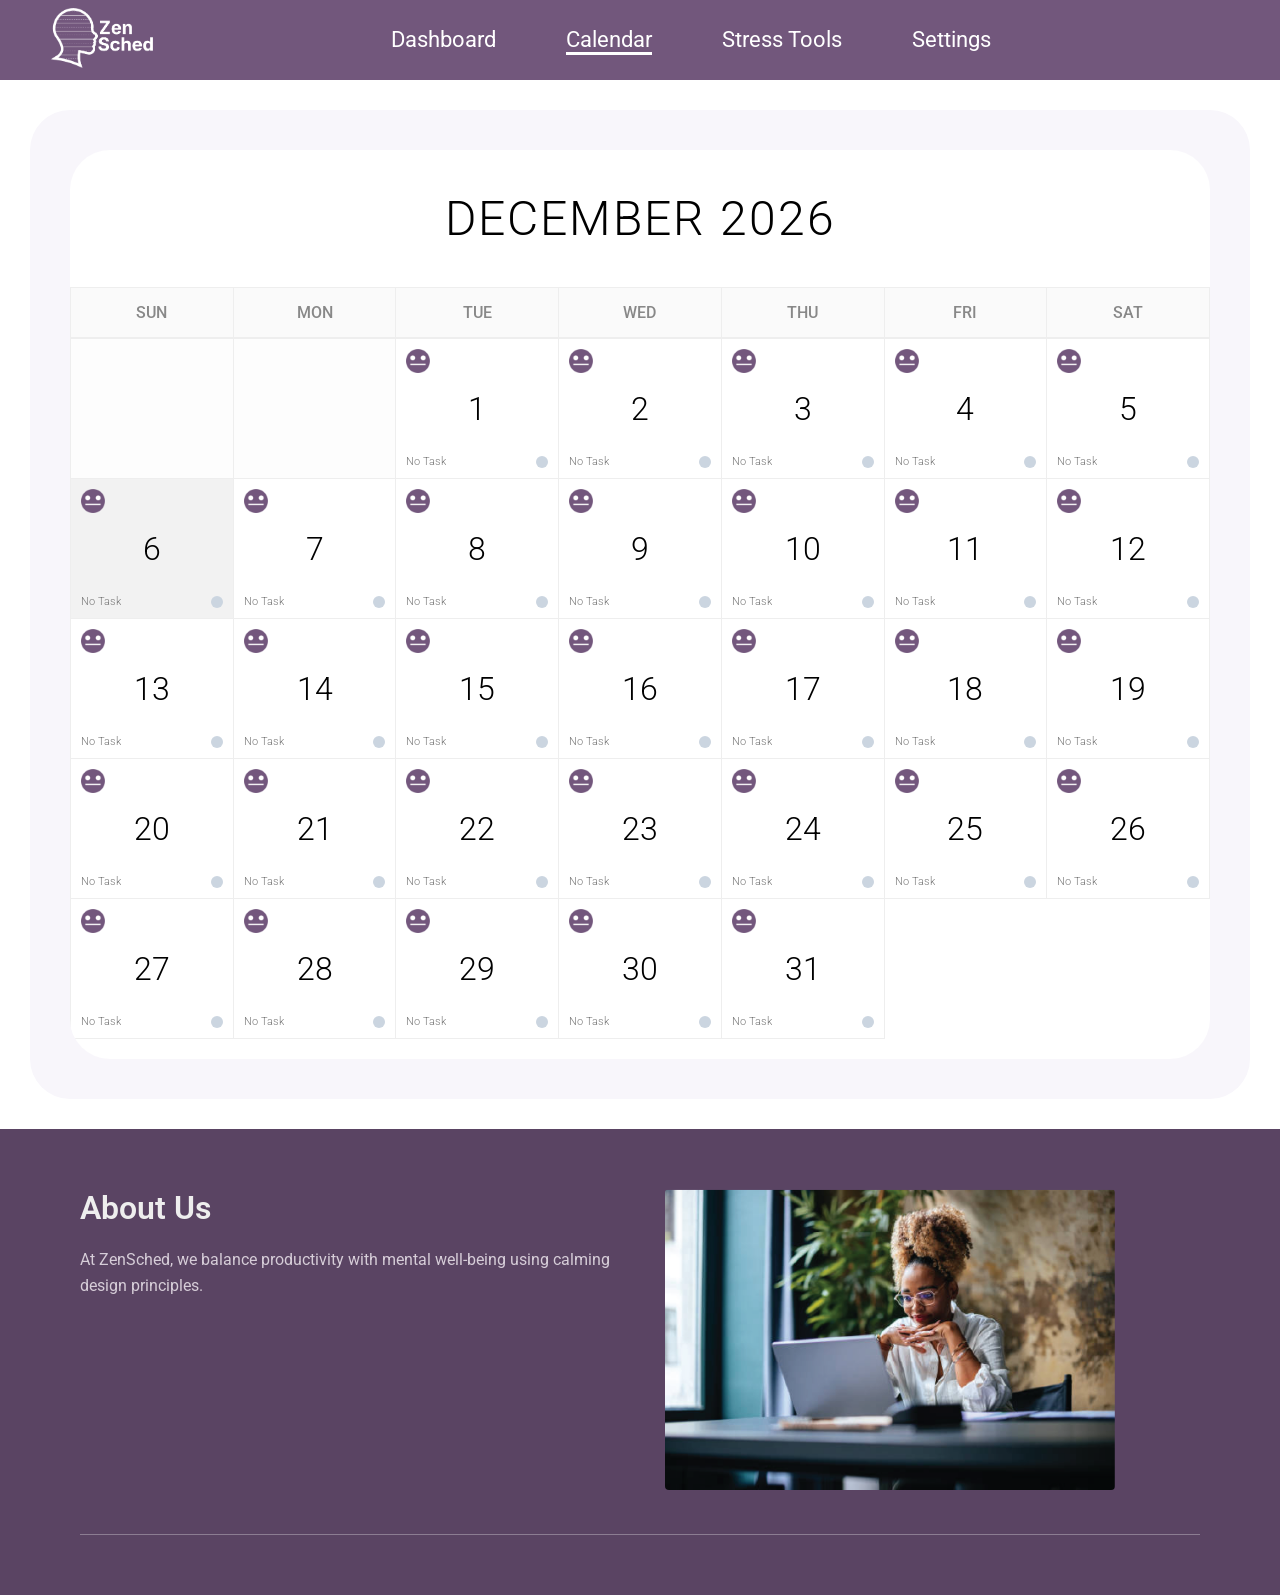
==== Calendar.html @ dad10175 "new pages" ====
<!DOCTYPE html>
<html lang="en">
<head>
    <meta charset="UTF-8">
    <meta name="viewport" content="width=device-width, initial-scale=1.0">
    <title>ZenSched Calendar</title>
    <link href="https://fonts.googleapis.com/css2?family=Roboto:wght@300;400;500;700&display=swap" rel="stylesheet">
    <link rel="stylesheet" href="style.css">
    <link rel="stylesheet" href="CalendarStyle.css">
</head>

<body>
<header class="navbar">
    <div class="Logo">
        <img src="Images/Logo.png" alt="ZenSched Logo" class="Logo-img">
    </div>
    <nav class="nav-links" aria-label="Main Navigation">
        <a href="index.html">Dashboard</a>
        <a href="Calendar.html" class="active" aria-current="page">Calendar</a>
        <a href="stress.html">Stress Tools</a>
        <a href="#">Settings</a>
    </nav>
    <div class="nav-spacer"></div>
</header>

<div class="page-wrapper">
    <main class="calendar-container">
        <header class="calendar-header">
            <h1 id="month-display">MARCH 2026</h1>
        </header>

        <div class="calendar-grid" id="calendar-grid">
            </div>
    </main>
</div>

<div id="day-modal" class="modal">
    <div class="modal-content">
        <span class="close-btn">&times;</span>
        <h2 id="modal-date-display">Edit Day</h2>
        
        <label>How are you feeling?</label>
        <div class="mood-selector">
            <img src="Images/Great.png" class="mood-opt" data-mood="Images/Great.png" alt="Great">
            <img src="Images/Ok.png" class="mood-opt" data-mood="Images/Ok.png" alt="Ok">
            <img src="Images/Sad.png" class="mood-opt" data-mood="Images/Sad.png" alt="Sad">
            <img src="Images/Angry.png" class="mood-opt" data-mood="Images/Angry.png" alt="Angry">
        </div>

        <label>Main Task</label>
        <input type="text" id="task-input" placeholder="e.g. Finish Project">

        <label>Importance (Dot Color)</label>
        <select id="importance-input">
            <option value="not-urgent">Not Urgent (Green)</option>
            <option value="in-progress">In Progress (Orange)</option>
            <option value="urgent">Urgent (Red)</option>
            <option value="gray">Default (Gray)</option>
        </select>

        <button id="save-day-btn">Save Changes</button>
    </div>
</div>

<footer class="footer">
    <div class="footer-container">
        <div class="footer-column">
            <h2>About Us</h2>
            <p>At ZenSched, we balance productivity with mental well-being using calming design principles.</p>
        </div>
        <div class="footer-column">
            <img src="Images/footer.png" alt="Zen Illustration" class="footer-photo">
        </div>
    </div>
</footer>

<script>
    const calendarGrid = document.getElementById('calendar-grid');
    const monthDisplay = document.getElementById('month-display');
    const modal = document.getElementById('day-modal');
    const closeBtn = document.querySelector('.close-btn');
    let selectedDayBox = null;
    let selectedMoodPath = "Images/Ok.png";

    function initCalendar() {
        const now = new Date();
        const month = now.getMonth();
        const year = now.getFullYear();
        const today = now.getDate();
        const monthNames = ["JANUARY", "FEBRUARY", "MARCH", "APRIL", "MAY", "JUNE", "JULY", "AUGUST", "SEPTEMBER", "OCTOBER", "NOVEMBER", "DECEMBER"];

        monthDisplay.innerText = `${monthNames[month]} ${year}`;
        calendarGrid.innerHTML = '';

        const days = ['SUN', 'MON', 'TUE', 'WED', 'THU', 'FRI', 'SAT'];
        days.forEach(d => calendarGrid.innerHTML += `<div class="day-name">${d}</div>`);

        const firstDay = new Date(year, month, 1).getDay();
        const daysInMonth = new Date(year, month + 1, 0).getDate();

        for (let i = 0; i < firstDay; i++) {
            calendarGrid.innerHTML += `<div class="calendar-day empty"></div>`;
        }

        for (let i = 1; i <= daysInMonth; i++) {
            const activeClass = (i === today) ? 'active-day' : '';
            calendarGrid.innerHTML += `
                <div class="calendar-day ${activeClass}" onclick="openModal(this, ${i})">
                    <img src="Images/Ok.png" alt="Mood" class="mini-mood">
                    <span class="day-number">${i}</span>
                    <div class="day-status-area">
                        <span class="task-snippet">No Task</span>
                        <div class="day-dot gray"></div>
                    </div>
                </div>`;
        }
    }

    function openModal(element, day) {
        selectedDayBox = element;
        document.getElementById('modal-date-display').innerText = `Day ${day}`;
        modal.style.display = 'flex';
    }

    closeBtn.onclick = () => modal.style.display = 'none';
    window.onclick = (event) => { if (event.target == modal) modal.style.display = 'none'; }

    document.querySelectorAll('.mood-opt').forEach(img => {
        img.onclick = function() {
            document.querySelectorAll('.mood-opt').forEach(i => i.style.border = "none");
            this.style.border = "2px solid #72577c";
            this.style.borderRadius = "50%";
            selectedMoodPath = this.getAttribute('data-mood');
        };
    });

    document.getElementById('save-day-btn').onclick = function() {
        const taskValue = document.getElementById('task-input').value;
        const importance = document.getElementById('importance-input').value;
        
        selectedDayBox.querySelector('.task-snippet').innerText = taskValue || "No Task";
        selectedDayBox.querySelector('.day-dot').className = `day-dot ${importance}`;
        selectedDayBox.querySelector('.mini-mood').src = selectedMoodPath;
        
        modal.style.display = 'none';
        document.getElementById('task-input').value = ''; 
    };

    initCalendar();
</script>
</body>
</html>
---- style.css ----
* {
    margin: 0;
    padding: 0;
    box-sizing: border-box;
    font-family: 'Roboto', 'Segoe UI', Arial, sans-serif;
}

:root {
    --primary-bg: #ffffff;
    --nav-bg: #72577c;
    --footer-bg: #4e3a56;
    --task-bg: #bfabc8;
    --border-purple: #bfabc6;
    --text-dark: #000000;
    --text-light: #ffffff;
}

body {
    background-color: var(--primary-bg);
}
.navbar {
    display: flex;
    justify-content: space-between;
    align-items: center;
    background: var(--nav-bg);
    color: white;
    height: 80px;
    padding: 0 4%;
}

.Logo-img {
    height:60px;
    width: auto;
}

.nav-links {
    display: flex;
    gap: 70px;
}

.nav-links a {
    color: white;
    text-decoration: none;
    font-size: 1.4rem;
    font-weight: 400;
}

.nav-links a.active {
    border-bottom: 3px solid white;
}
.page-wrapper {
    background: #f8f6fb;
    margin: 30px;
    border-radius: 40px;
    padding: 40px;
}

.dashboard-container {
    display: flex;
    gap: 60px;
}
.schedule-column h2,
.tasks-column h2 {
    margin-top: 0;
    margin-bottom: 15px;
    font-size: 28px;
    font-weight: 300;
    letter-spacing:.5px;
    color: #333;
}
.schedule-column {
    flex: 1.5;
    border-right: 6px solid var(--border-purple);
    padding-right: 40px;
}

.schedule-box {
    background: white;
    border: 1px solid #ccc;
    border-radius: 15px;
    max-height: 450px;
    overflow-y: auto;
}

.hour-row {
    display: flex;
    align-items: center;
    gap: 15px;
    padding: 15px 20px;
    border-bottom: 1px solid #f0f0f0;
}

.hour-row:hover {
    background: #f2eef7;
}

.time {
    width: 60px;
    color: #777;
    font-weight: 500;
    font-size: 14px;
}

.hour-row input {
    border: none;
    outline: none;
    background: transparent;
    width: 100%;
    font-size: 14px;
}

.tasks-column {
    flex: 1;
    display: flex;
    flex-direction: column;
    gap: 20px;
}

.mood-card {
    background: white;
    border: 1px solid #ccc;
    border-radius: 20px;
    padding: 30px;
    text-align: center;
    margin-bottom: 10px;
}

.mood-card h3 {
    margin-bottom: 10px;
    font-weight: 500;
    font-size: 18px;
    color: #333;
}

.mood-icons {
    display: flex;
    justify-content: space-around;
}

.mood-option {
    display: flex;
    flex-direction: column;
    align-items: center;
    gap: 8px;
}

.mood-img {
    width: 70px;
    height: 70px;
    object-fit: contain;
    cursor: pointer;
    transition: transform 0.2s;
}

.mood-img:hover {
    transform: scale(1.1);
}
.task-list {
    display: flex;
    flex-direction: column;
    gap: 15px;
}

.task-item {
    display: flex;
    justify-content: space-between;
    align-items: center;
    background: var(--task-bg);
    padding: 20px 25px;
    border-radius: 18px;
}

.task-input {
    border: none;
    background: transparent;
    color: #333;
    font-size: 18px;
    font-weight: 500;
    width: 80%;
    outline: none;
}

.task-checkbox {
    width: 28px;
    height: 28px;
    border: 2px solid black;
    border-radius: 4px;
    appearance: none;
    cursor: pointer;
    background: transparent;
}

.task-checkbox:checked {
    background: #4a4a4a; 
}
.footer {
    background-color: #5a4463;
    color: #eee;
    padding: 60px 80px;
}

.footer-container {
    display: flex;
    justify-content: space-between;
    align-items: flex-start;
    gap: 50px;
}

.footer-column {
    flex: 1;
}

.footer-column h2 {
    font-size: 32px;
    margin-bottom: 20px;
    font-weight: 600;
}

.footer-column p {
    font-size: 16px;
    line-height: 1.6;
    color: #d6cdd8;
}

.footer-column ul {
    padding-left: 20px;
    list-style: disc;
}

.footer-column li {
    margin-bottom: 15px;
    color: #d6cdd8;
}

.footer-photo {
    width: 100%;
    max-width: 450px;
    height: auto;
    border-radius: 4px;
}

.footer-contact {
    margin-top: 25px;
}

.footer-contact p {
    margin: 10px 0;
    font-size: 18px;
}

.footer::after {
    content: "";
    display: block;
    margin-top: 40px;
    height: 1px;
    background-color: rgba(255,255,255,0.3);
}
.schedule-box::-webkit-scrollbar {
    width: 10px;
}

.schedule-box::-webkit-scrollbar-track {
    background: transparent;
}

.schedule-box::-webkit-scrollbar-thumb {
    background: #bfabc6;
    border-radius: 10px;
    border: 2px solid #ffffff;
}
---- CalendarStyle.css ----
/* --- CALENDAR GRID LAYOUT --- */
.calendar-container {
    background: white;
    border-radius: 40px;
    padding-bottom: 20px;
    overflow: hidden;
}

.calendar-header h1 {
    font-size: 3rem;
    font-weight: 300;
    text-align: center;
    padding: 40px 0;
    letter-spacing: 2px;
}

.calendar-grid {
    display: grid;
    grid-template-columns: repeat(7, 1fr);
    border-top: 1px solid #eee;
    border-left: 1px solid #eee;
}

.day-name {
    padding: 15px 0;
    color: #888;
    background-color: #fafafa;
    font-weight: 500;
    text-align: center;
    border-right: 1px solid #eee;
    border-bottom: 2px solid #eee;
}

.calendar-day {
    height: 140px;
    background-color: white;
    border-right: 1px solid #eee;
    border-bottom: 1px solid #eee;
    position: relative;
    display: flex;
    align-items: center;
    justify-content: center;
    font-size: 2rem;
    font-weight: 300;
    transition: background 0.2s;
    cursor: pointer;
}

.calendar-day:hover:not(.empty) { background-color: #f9f7fc; }
.empty { background-color: #fdfdfd; cursor: default; }
.active-day { background-color: #f2f2f2; }

/* --- INDICATORS --- */
.mini-mood { position: absolute; top: 10px; left: 10px; width: 24px; height: 24px; }
.day-status-area {
    position: absolute;
    bottom: 10px;
    left: 10px;
    right: 10px;
    display: flex;
    justify-content: space-between;
    align-items: center;
}
.task-snippet {
    font-size: 0.7rem;
    color: #777;
    white-space: nowrap;
    overflow: hidden;
    text-overflow: ellipsis;
    max-width: 70%;
}

.day-dot { width: 12px; height: 12px; border-radius: 50%; }
.day-dot.urgent { background-color: #f94144; }      /* Red */
.day-dot.in-progress { background-color: #f9844a; } /* Orange */
.day-dot.not-urgent { background-color: #90be6d; }  /* Green */
.day-dot.gray { background-color: #cbd5e0; }       /* Gray */

/* --- MODAL STYLES --- */
.modal {
    display: none;
    position: fixed;
    z-index: 2000;
    left: 0; top: 0; width: 100%; height: 100%;
    background-color: rgba(0,0,0,0.4);
    justify-content: center;
    align-items: center;
}
.modal-content {
    background: white;
    padding: 30px;
    border-radius: 30px;
    width: 380px;
    display: flex;
    flex-direction: column;
    gap: 15px;
    box-shadow: 0 10px 30px rgba(0,0,0,0.1);
}
.mood-selector { display: flex; justify-content: space-around; margin: 10px 0; }
.mood-opt { width: 45px; cursor: pointer; transition: transform 0.2s; }
.mood-opt:hover { transform: scale(1.1); }
input, select, button { padding: 12px; border-radius: 10px; border: 1px solid #ddd; outline: none; }
button { background: #72577c; color: white; border: none; cursor: pointer; font-weight: bold; }
.close-btn { align-self: flex-end; font-size: 1.5rem; cursor: pointer; color: #aaa; }
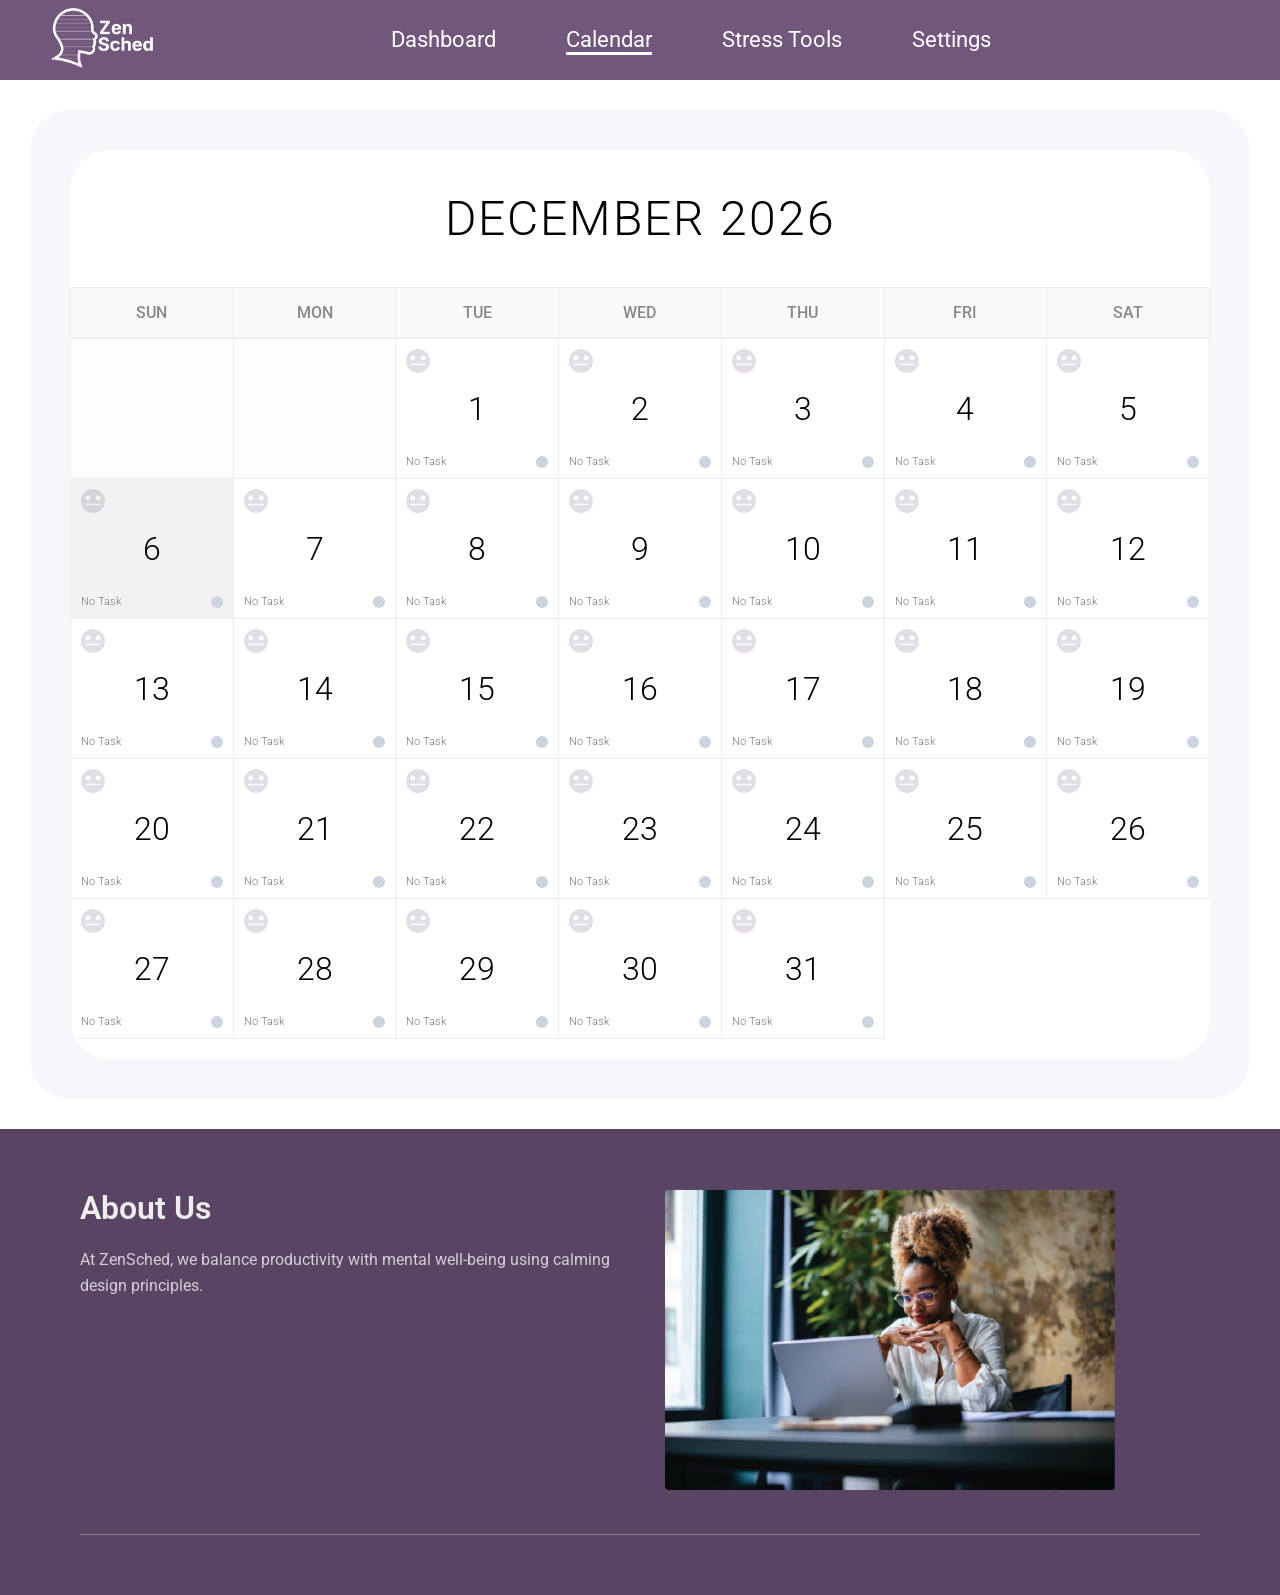
==== commit 8cb4a052: "." ====
--- a/Calendar.html
+++ b/Calendar.html
@@ -26,11 +26,11 @@
 <div class="page-wrapper">
     <main class="calendar-container">
         <header class="calendar-header">
-            <h1 id="month-display">MARCH 2026</h1>
+            <h1 id="month-display">APRIL 2026</h1>
         </header>
 
         <div class="calendar-grid" id="calendar-grid">
-            </div>
+        </div>
     </main>
 </div>
 
@@ -104,27 +104,36 @@
 
         for (let i = 1; i <= daysInMonth; i++) {
             const activeClass = (i === today) ? 'active-day' : '';
+            const dateKey = `mood-${year}-${month + 1}-${i}`;
+            const taskKey = `task-${year}-${month + 1}-${i}`;
+            const dotKey = `dot-${year}-${month + 1}-${i}`;
+            const savedMood = localStorage.getItem(dateKey);
+            const savedTask = localStorage.getItem(taskKey);
+            const savedDot = localStorage.getItem(dotKey);
+            const displayMood = savedMood ? savedMood : "Images/Ok.png";
+            const displayTask = savedTask ? savedTask : "No Task";
+            const displayDot = savedDot ? savedDot : "gray";
+            const moodStyle = savedMood ? "opacity: 1;" : "opacity: 0.2;";
             calendarGrid.innerHTML += `
                 <div class="calendar-day ${activeClass}" onclick="openModal(this, ${i})">
-                    <img src="Images/Ok.png" alt="Mood" class="mini-mood">
+                    <img src="${displayMood}" alt="Mood" class="mini-mood" style="${moodStyle}">
                     <span class="day-number">${i}</span>
                     <div class="day-status-area">
-                        <span class="task-snippet">No Task</span>
-                        <div class="day-dot gray"></div>
+                        <span class="task-snippet">${displayTask}</span>
+                        <div class="day-dot ${displayDot}"></div>
                     </div>
                 </div>`;
         }
     }
-
     function openModal(element, day) {
         selectedDayBox = element;
+        const currentTask = element.querySelector('.task-snippet').innerText;
+        document.getElementById('task-input').value = currentTask === "No Task" ? "" : currentTask;
         document.getElementById('modal-date-display').innerText = `Day ${day}`;
         modal.style.display = 'flex';
     }
-
     closeBtn.onclick = () => modal.style.display = 'none';
     window.onclick = (event) => { if (event.target == modal) modal.style.display = 'none'; }
-
     document.querySelectorAll('.mood-opt').forEach(img => {
         img.onclick = function() {
             document.querySelectorAll('.mood-opt').forEach(i => i.style.border = "none");
@@ -133,19 +142,26 @@
             selectedMoodPath = this.getAttribute('data-mood');
         };
     });
+    document.getElementById('save-day-btn').onclick = function() {
+        const taskValue = document.getElementById('task-input').value || "No Task";
+        const importance = document.getElementById('importance-input').value;
+        const dayNumber = selectedDayBox.querySelector('.day-number').innerText;
+        
+        const now = new Date();
+        const year = now.getFullYear();
+        const month = now.getMonth() + 1;
 
-    document.getElementById('save-day-btn').onclick = function() {
-        const taskValue = document.getElementById('task-input').value;
-        const importance = document.getElementById('importance-input').value;
-        
-        selectedDayBox.querySelector('.task-snippet').innerText = taskValue || "No Task";
+        selectedDayBox.querySelector('.task-snippet').innerText = taskValue;
         selectedDayBox.querySelector('.day-dot').className = `day-dot ${importance}`;
         selectedDayBox.querySelector('.mini-mood').src = selectedMoodPath;
-        
+        selectedDayBox.querySelector('.mini-mood').style.opacity = "1";
+        localStorage.setItem(`mood-${year}-${month}-${dayNumber}`, selectedMoodPath);
+        localStorage.setItem(`task-${year}-${month}-${dayNumber}`, taskValue);
+        localStorage.setItem(`dot-${year}-${month}-${dayNumber}`, importance);
+
         modal.style.display = 'none';
         document.getElementById('task-input').value = ''; 
     };
-
     initCalendar();
 </script>
 </body>
--- a/CalendarStyle.css
+++ b/CalendarStyle.css
@@ -1,4 +1,4 @@
-/* --- CALENDAR GRID LAYOUT --- */
+
 .calendar-container {
     background: white;
     border-radius: 40px;
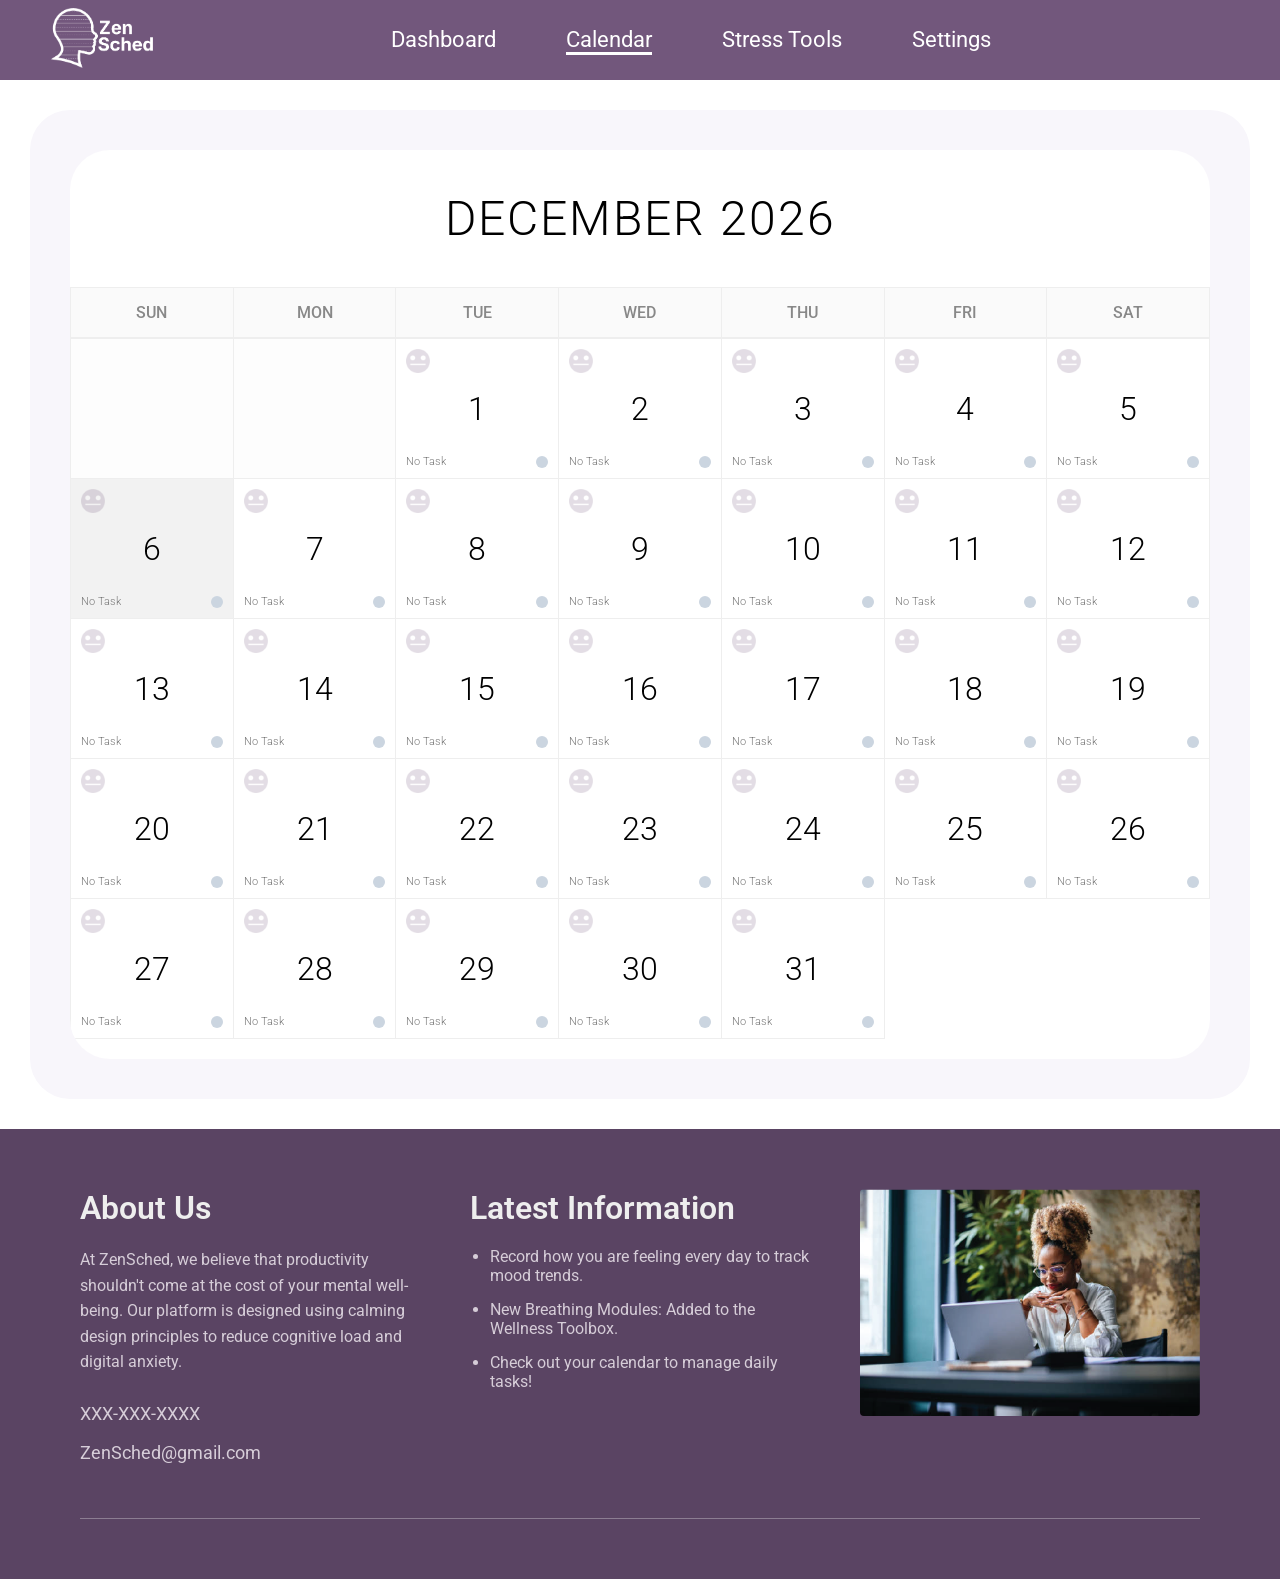
==== commit fed2e553: "." ====
--- a/Calendar.html
+++ b/Calendar.html
@@ -66,14 +66,27 @@
     <div class="footer-container">
         <div class="footer-column">
             <h2>About Us</h2>
-            <p>At ZenSched, we balance productivity with mental well-being using calming design principles.</p>
+            <p>
+                At ZenSched, we believe that productivity shouldn't come at the cost of your mental well-being. 
+                Our platform is designed using calming design principles to reduce cognitive load and digital anxiety.
+            </p>
+            <div class="footer-contact">
+                <p>XXX-XXX-XXXX</p>
+                <p>ZenSched@gmail.com</p>
+            </div>
         </div>
         <div class="footer-column">
-            <img src="Images/footer.png" alt="Zen Illustration" class="footer-photo">
+            <h2>Latest Information</h2>
+            <ul>
+                <li>Record how you are feeling every day to track mood trends.</li>
+                <li>New Breathing Modules: Added to the Wellness Toolbox.</li>
+                <li>Check out your calendar to manage daily tasks!</li>
+            </ul>
+        </div>
+                <div class="footer-column">
+            <img src="Images/footer.png" alt="Illustration of person meditating" class="footer-photo">
         </div>
     </div>
-</footer>
-
 <script>
     const calendarGrid = document.getElementById('calendar-grid');
     const monthDisplay = document.getElementById('month-display');
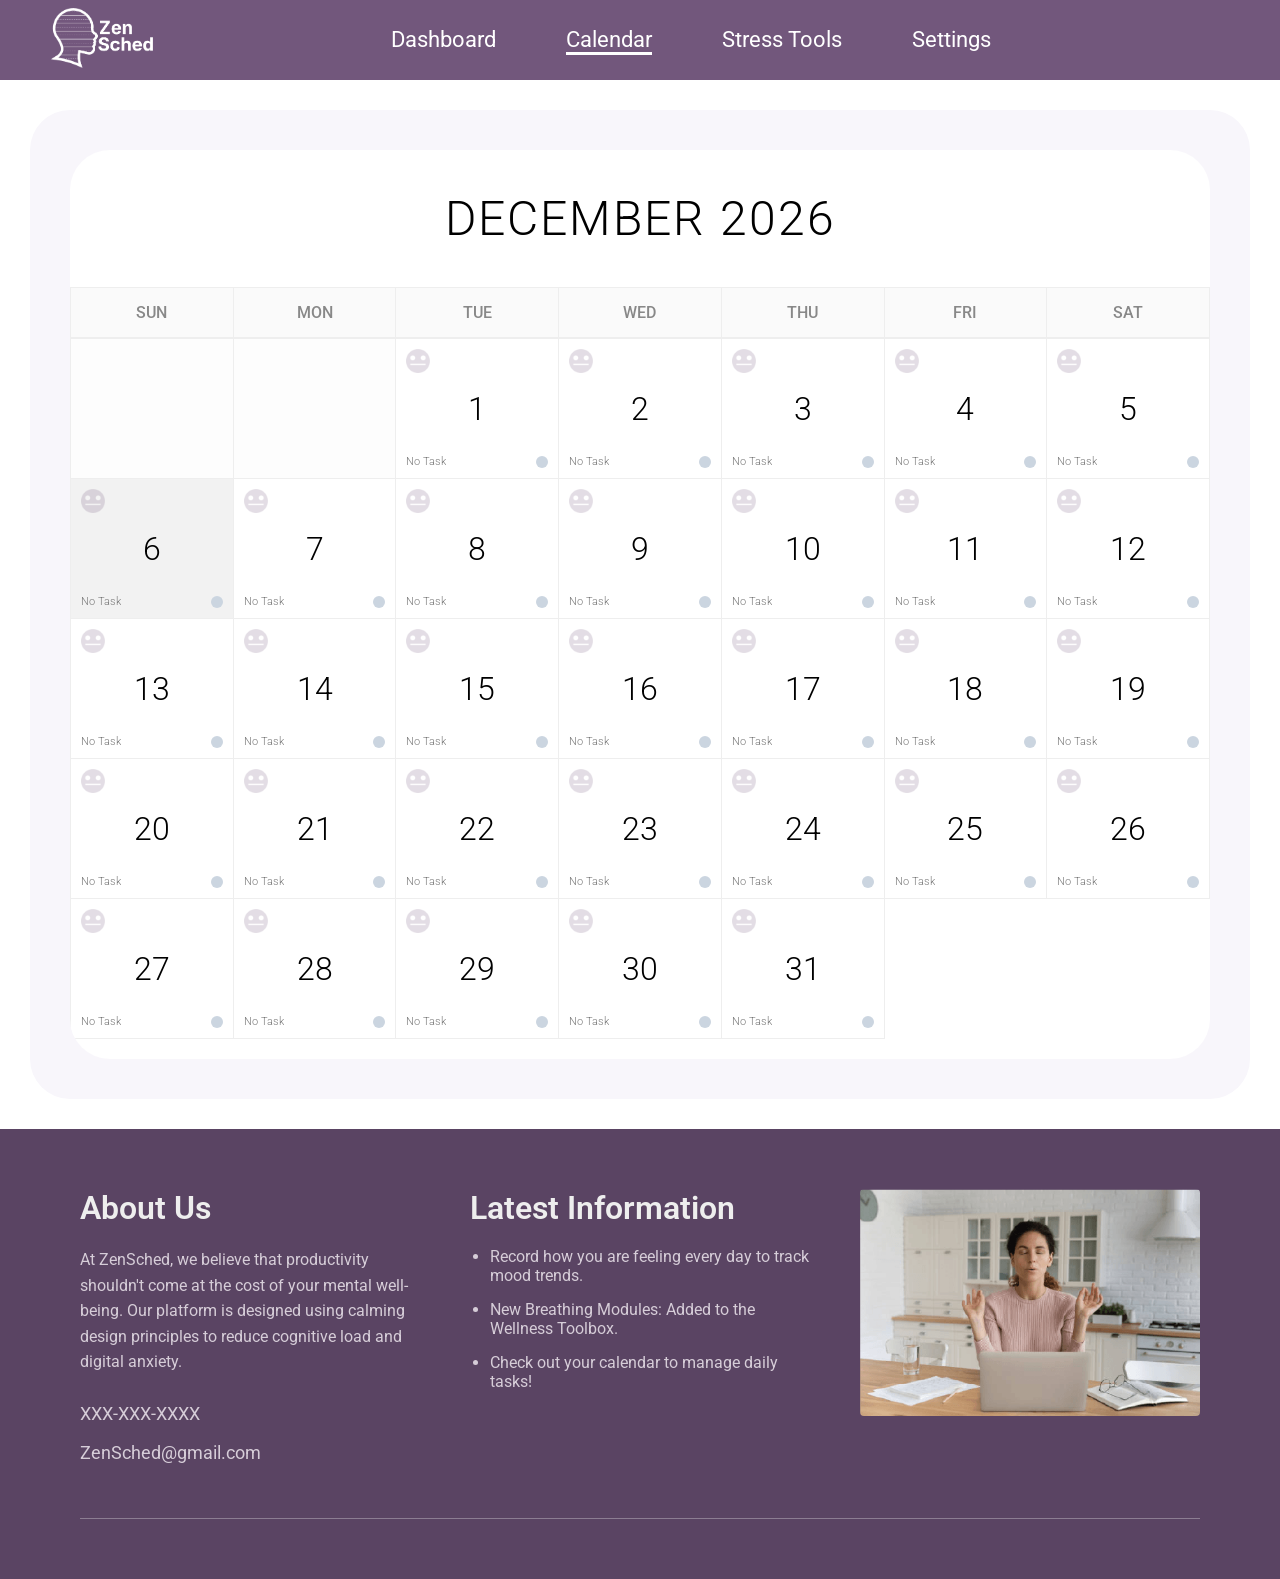
==== commit baa79f57: "." ====
--- a/Calendar.html
+++ b/Calendar.html
@@ -84,7 +84,7 @@
             </ul>
         </div>
                 <div class="footer-column">
-            <img src="Images/footer.png" alt="Illustration of person meditating" class="footer-photo">
+            <img src="Images/Asset 9-8.png" alt="Asset 9-8" class="footer-photo">
         </div>
     </div>
 <script>
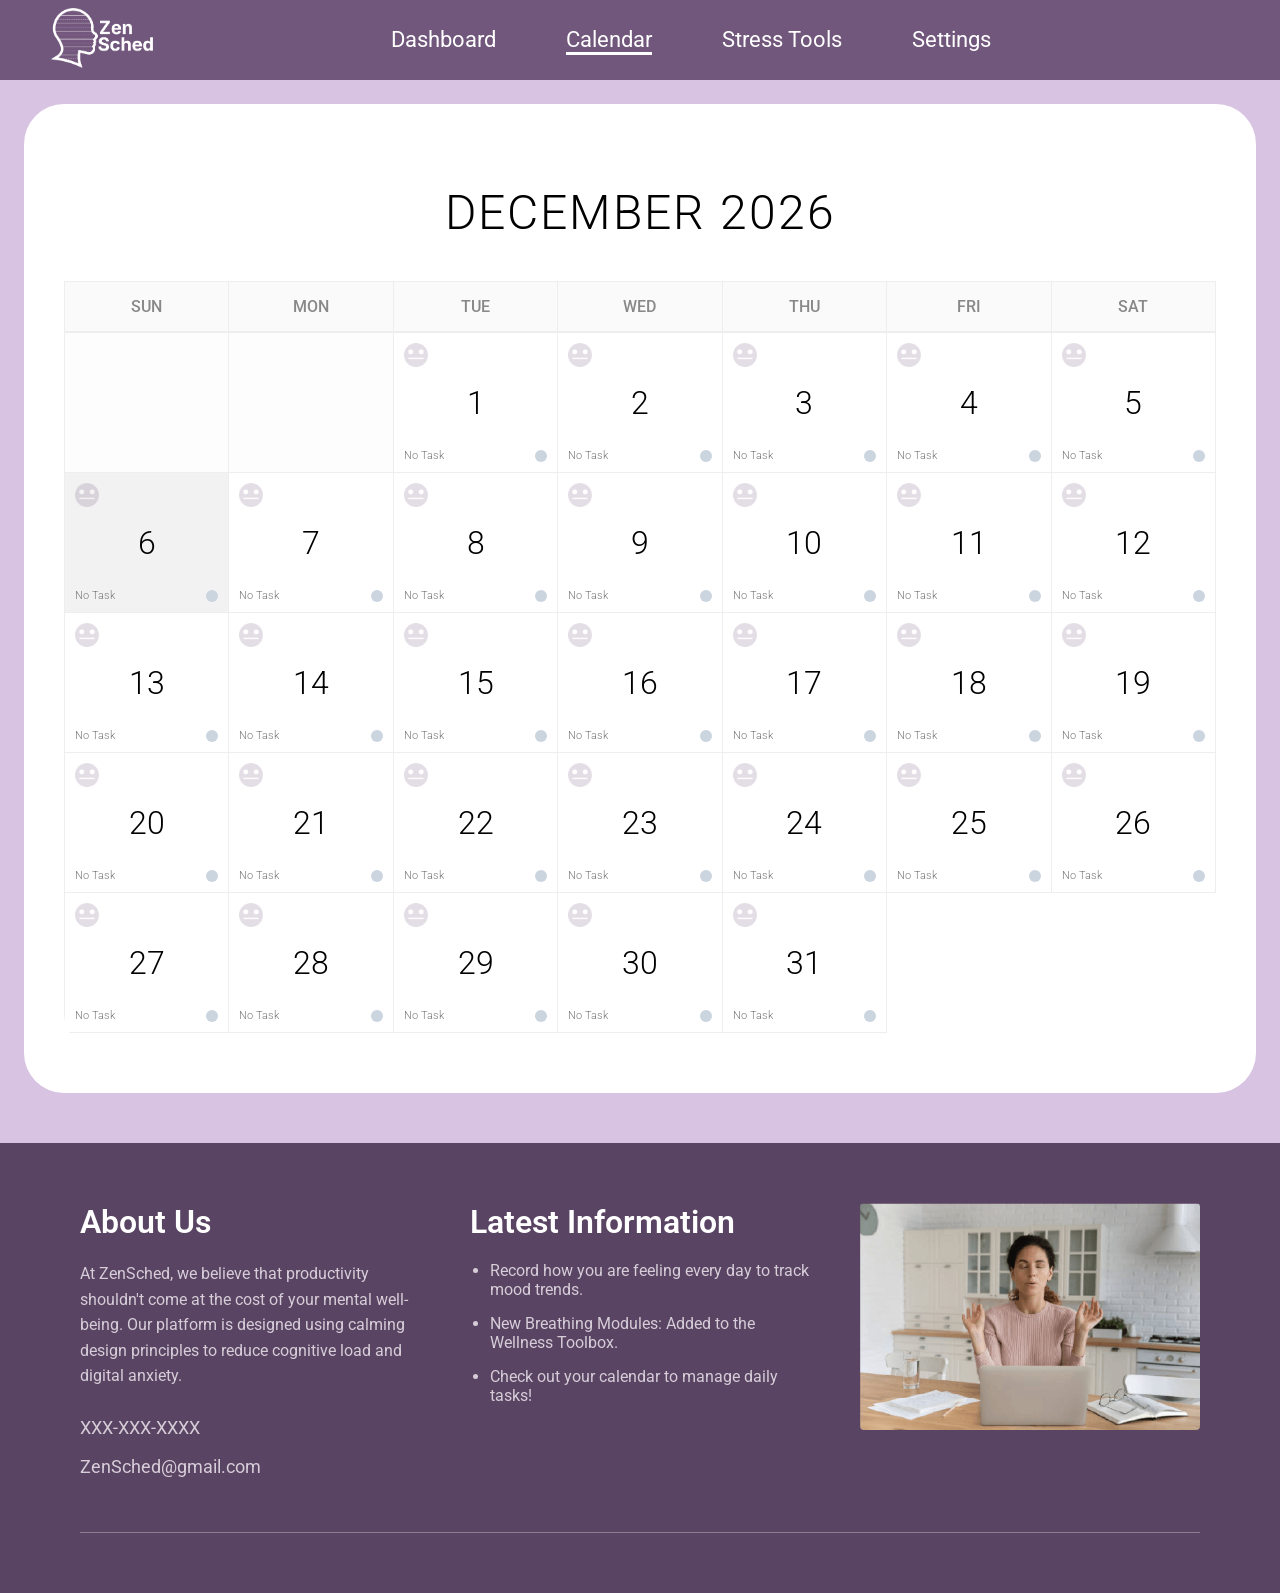
==== commit 60b7eb60: "asasasdadsada" ====
--- a/Calendar.html
+++ b/Calendar.html
@@ -15,7 +15,7 @@
         <img src="Images/Logo.png" alt="ZenSched Logo" class="Logo-img">
     </div>
     <nav class="nav-links" aria-label="Main Navigation">
-        <a href="index.html">Dashboard</a>
+        <a href="index.html#dashboard">Dashboard</a>
         <a href="Calendar.html" class="active" aria-current="page">Calendar</a>
         <a href="stress.html">Stress Tools</a>
         <a href="#">Settings</a>
@@ -178,4 +178,4 @@
     initCalendar();
 </script>
 </body>
-</html>+</html>
--- a/style.css
+++ b/style.css
@@ -6,18 +6,21 @@
 }
 
 :root {
-    --primary-bg: #ffffff;
+    --primary-bg: #333; 
     --nav-bg: #72577c;
     --footer-bg: #4e3a56;
     --task-bg: #bfabc8;
-    --border-purple: #bfabc6;
+    --border-purple: #eee;
+    --page-border: #d8c3e3;
     --text-dark: #000000;
     --text-light: #ffffff;
 }
 
 body {
-    background-color: var(--primary-bg);
-}
+    background-color: var(--page-border);
+    overflow-y: scroll;
+}
+
 .navbar {
     display: flex;
     justify-content: space-between;
@@ -26,10 +29,11 @@
     color: white;
     height: 80px;
     padding: 0 4%;
+    width: 100%;
 }
 
 .Logo-img {
-    height:60px;
+    height: 60px;
     width: auto;
 }
 
@@ -48,9 +52,10 @@
 .nav-links a.active {
     border-bottom: 3px solid white;
 }
+
 .page-wrapper {
-    background: #f8f6fb;
-    margin: 30px;
+    background: #ffffff;
+    margin: 24px;
     border-radius: 40px;
     padding: 40px;
 }
@@ -59,15 +64,17 @@
     display: flex;
     gap: 60px;
 }
+
 .schedule-column h2,
 .tasks-column h2 {
     margin-top: 0;
     margin-bottom: 15px;
     font-size: 28px;
     font-weight: 300;
-    letter-spacing:.5px;
+    letter-spacing: .5px;
     color: #333;
 }
+
 .schedule-column {
     flex: 1.5;
     border-right: 6px solid var(--border-purple);
@@ -155,6 +162,7 @@
 .mood-img:hover {
     transform: scale(1.1);
 }
+
 .task-list {
     display: flex;
     flex-direction: column;
@@ -191,12 +199,13 @@
 }
 
 .task-checkbox:checked {
-    background: #4a4a4a; 
+    background: #4a4a4a;
 }
 .footer {
     background-color: #5a4463;
     color: #eee;
     padding: 60px 80px;
+    margin-top: 50px;
 }
 
 .footer-container {
@@ -211,9 +220,11 @@
 }
 
 .footer-column h2 {
+    text-align: left;
     font-size: 32px;
     margin-bottom: 20px;
     font-weight: 600;
+    color: #fff !important;
 }
 
 .footer-column p {
@@ -255,6 +266,7 @@
     height: 1px;
     background-color: rgba(255,255,255,0.3);
 }
+
 .schedule-box::-webkit-scrollbar {
     width: 10px;
 }
--- a/CalendarStyle.css
+++ b/CalendarStyle.css
@@ -5,7 +5,12 @@
     padding-bottom: 20px;
     overflow: hidden;
 }
-
+.page-wrapper {
+    background: #ffffff; 
+    margin: 24px;
+    border-radius: 40px;
+    padding: 40px;
+}
 .calendar-header h1 {
     font-size: 3rem;
     font-weight: 300;
@@ -50,7 +55,6 @@
 .empty { background-color: #fdfdfd; cursor: default; }
 .active-day { background-color: #f2f2f2; }
 
-/* --- INDICATORS --- */
 .mini-mood { position: absolute; top: 10px; left: 10px; width: 24px; height: 24px; }
 .day-status-area {
     position: absolute;
@@ -71,12 +75,10 @@
 }
 
 .day-dot { width: 12px; height: 12px; border-radius: 50%; }
-.day-dot.urgent { background-color: #f94144; }      /* Red */
-.day-dot.in-progress { background-color: #f9844a; } /* Orange */
-.day-dot.not-urgent { background-color: #90be6d; }  /* Green */
-.day-dot.gray { background-color: #cbd5e0; }       /* Gray */
-
-/* --- MODAL STYLES --- */
+.day-dot.urgent { background-color: #f94144; }     
+.day-dot.in-progress { background-color: #f9844a; } 
+.day-dot.not-urgent { background-color: #90be6d; }  
+.day-dot.gray { background-color: #cbd5e0; }       
 .modal {
     display: none;
     position: fixed;
@@ -101,4 +103,4 @@
 .mood-opt:hover { transform: scale(1.1); }
 input, select, button { padding: 12px; border-radius: 10px; border: 1px solid #ddd; outline: none; }
 button { background: #72577c; color: white; border: none; cursor: pointer; font-weight: bold; }
-.close-btn { align-self: flex-end; font-size: 1.5rem; cursor: pointer; color: #aaa; }+.close-btn { align-self: flex-end; font-size: 1.5rem; cursor: pointer; color: #aaa; }
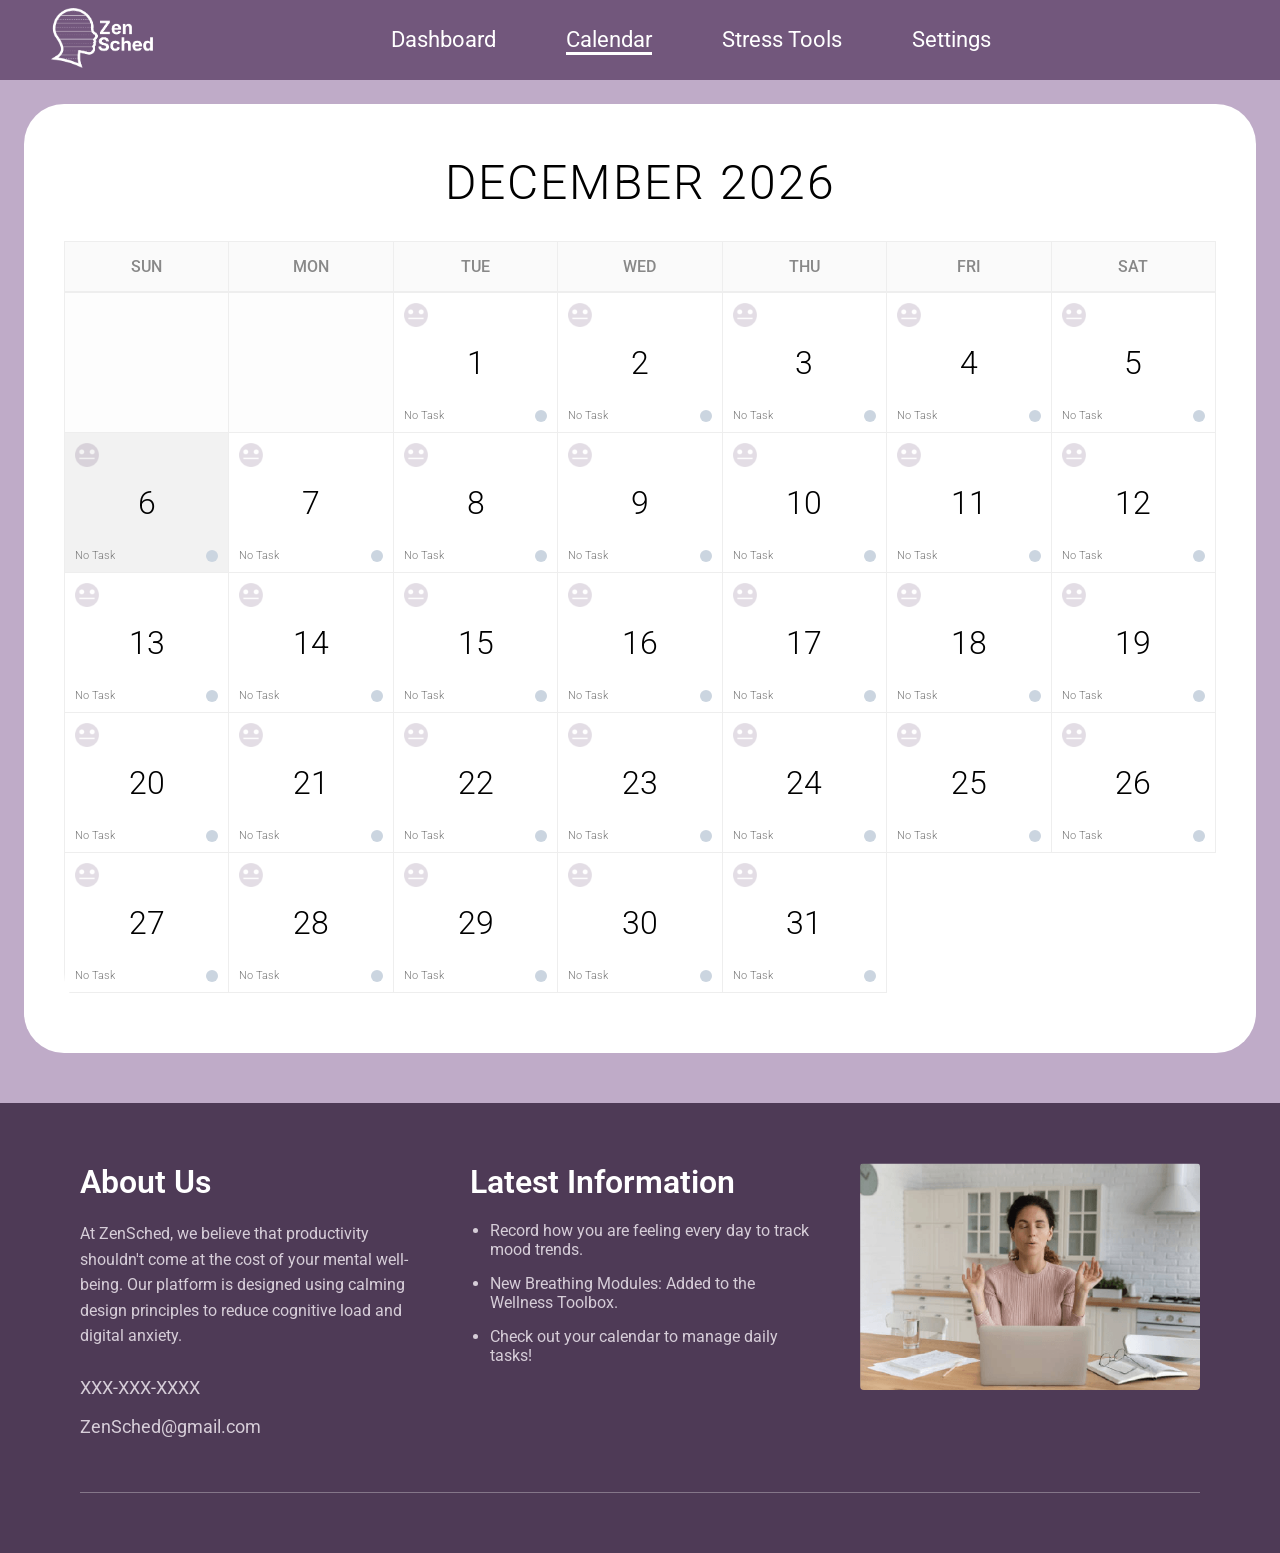
==== commit 9c131219: "Settingss" ====
--- a/Calendar.html
+++ b/Calendar.html
@@ -7,6 +7,7 @@
     <link href="https://fonts.googleapis.com/css2?family=Roboto:wght@300;400;500;700&display=swap" rel="stylesheet">
     <link rel="stylesheet" href="style.css">
     <link rel="stylesheet" href="CalendarStyle.css">
+    <script src="theme.js" defer></script>
 </head>
 
 <body>
@@ -18,7 +19,7 @@
         <a href="index.html#dashboard">Dashboard</a>
         <a href="Calendar.html" class="active" aria-current="page">Calendar</a>
         <a href="stress.html">Stress Tools</a>
-        <a href="#">Settings</a>
+        <a href="settings.html">Settings</a>
     </nav>
     <div class="nav-spacer"></div>
 </header>
--- a/style.css
+++ b/style.css
@@ -11,7 +11,7 @@
     --footer-bg: #4e3a56;
     --task-bg: #bfabc8;
     --border-purple: #eee;
-    --page-border: #d8c3e3;
+    --page-border: var(--task-bg);
     --text-dark: #000000;
     --text-light: #ffffff;
 }
@@ -202,7 +202,7 @@
     background: #4a4a4a;
 }
 .footer {
-    background-color: #5a4463;
+    background-color: var(--footer-bg);
     color: #eee;
     padding: 60px 80px;
     margin-top: 50px;
@@ -276,7 +276,7 @@
 }
 
 .schedule-box::-webkit-scrollbar-thumb {
-    background: #bfabc6;
+    background: var(--task-bg);
     border-radius: 10px;
     border: 2px solid #ffffff;
 }
--- a/CalendarStyle.css
+++ b/CalendarStyle.css
@@ -15,7 +15,7 @@
     font-size: 3rem;
     font-weight: 300;
     text-align: center;
-    padding: 40px 0;
+    padding: 10px 0 30px;
     letter-spacing: 2px;
 }
 
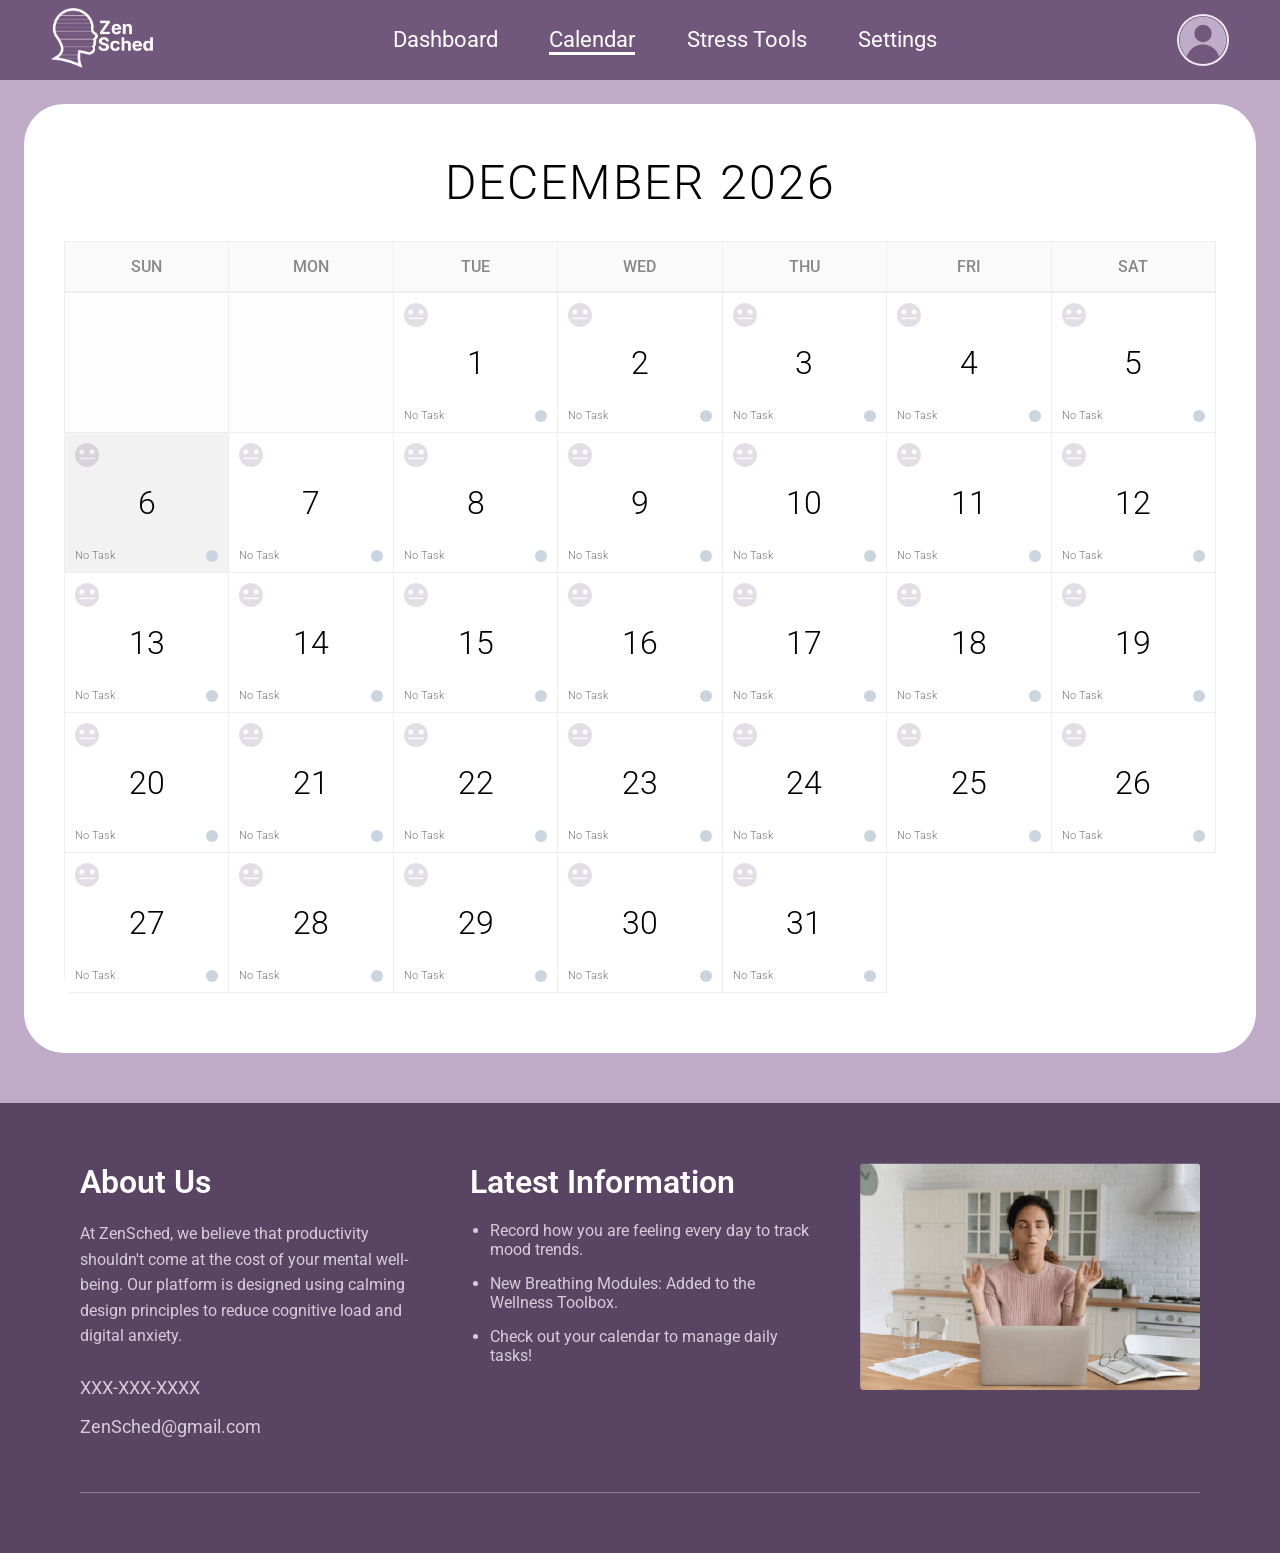
==== commit 056d4403: "profile" ====
--- a/Calendar.html
+++ b/Calendar.html
@@ -21,7 +21,9 @@
         <a href="stress.html">Stress Tools</a>
         <a href="settings.html">Settings</a>
     </nav>
-    <div class="nav-spacer"></div>
+    <a class="nav-profile" href="settings.html" aria-label="Open profile settings">
+        <span class="nav-profile-avatar" aria-hidden="true"></span>
+    </a>
 </header>
 
 <div class="page-wrapper">
--- a/style.css
+++ b/style.css
@@ -25,6 +25,7 @@
     display: flex;
     justify-content: space-between;
     align-items: center;
+    gap: 24px;
     background: var(--nav-bg);
     color: white;
     height: 80px;
@@ -39,18 +40,52 @@
 
 .nav-links {
     display: flex;
-    gap: 70px;
+    justify-content: center;
+    flex: 1;
+    gap: clamp(14px, 4vw, 70px);
+    min-width: 0;
 }
 
 .nav-links a {
     color: white;
     text-decoration: none;
-    font-size: 1.4rem;
+    font-size: clamp(1rem, 2.4vw, 1.4rem);
     font-weight: 400;
+    white-space: nowrap;
 }
 
 .nav-links a.active {
     border-bottom: 3px solid white;
+}
+
+.nav-profile {
+    flex: 0 0 auto;
+    display: inline-flex;
+    align-items: center;
+    justify-content: center;
+    width: 52px;
+    height: 52px;
+    border: 2px solid rgba(255, 255, 255, 0.85);
+    border-radius: 50%;
+    background: rgba(255, 255, 255, 0.18);
+    text-decoration: none;
+    overflow: hidden;
+    transition: transform 0.2s, background 0.2s;
+}
+
+.nav-profile:hover {
+    transform: translateY(-1px);
+    background: rgba(255, 255, 255, 0.28);
+}
+
+.nav-profile-avatar {
+    width: 100%;
+    height: 100%;
+    display: block;
+    background-image: url("Images/Default Profile-8.png");
+    background-position: center;
+    background-size: cover;
+    background-repeat: no-repeat;
 }
 
 .page-wrapper {
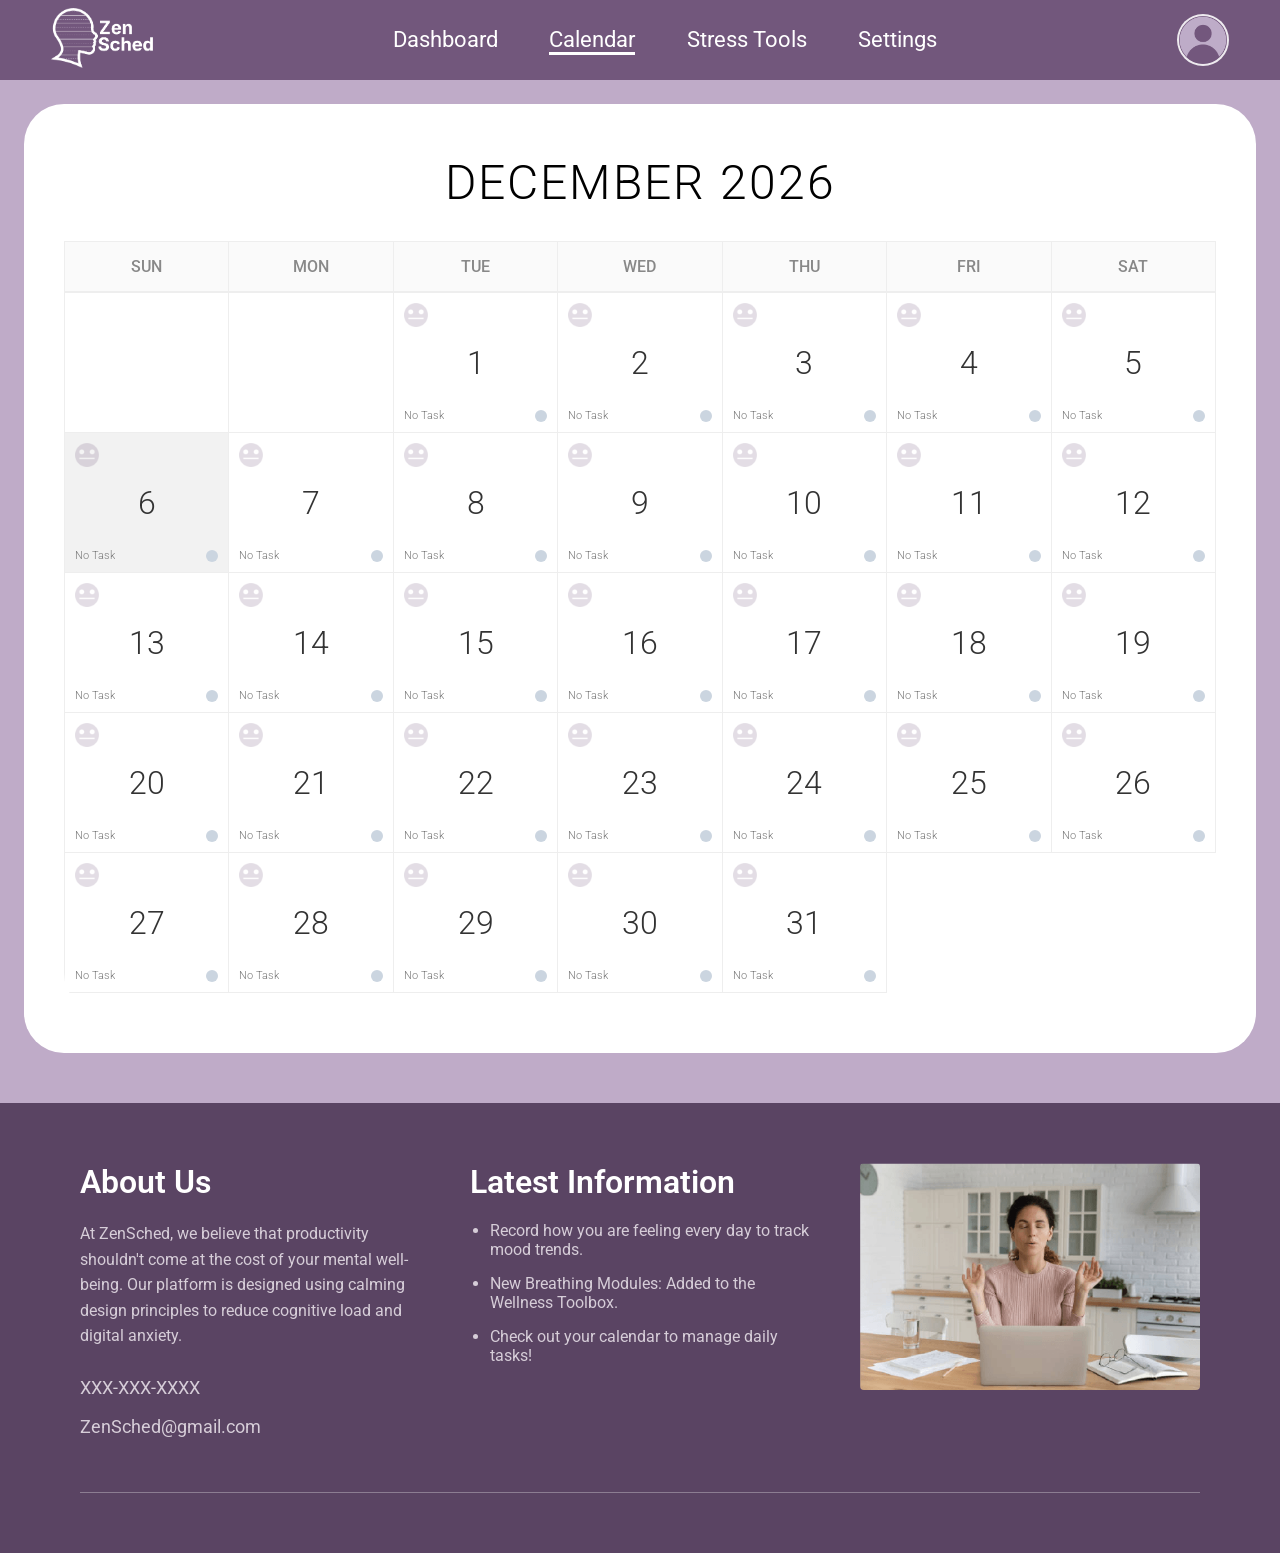
==== commit 1533f04f: "Fixed" ====
--- a/Calendar.html
+++ b/Calendar.html
@@ -37,28 +37,28 @@
     </main>
 </div>
 
-<div id="day-modal" class="modal">
+<div id="day-modal" class="modal" role="dialog" aria-modal="true" aria-labelledby="modal-date-display">
     <div class="modal-content">
-        <span class="close-btn">&times;</span>
+        <button class="close-btn" type="button" aria-label="Close day editor">&times;</button>
         <h2 id="modal-date-display">Edit Day</h2>
         
-        <label>How are you feeling?</label>
-        <div class="mood-selector">
-            <img src="Images/Great.png" class="mood-opt" data-mood="Images/Great.png" alt="Great">
-            <img src="Images/Ok.png" class="mood-opt" data-mood="Images/Ok.png" alt="Ok">
-            <img src="Images/Sad.png" class="mood-opt" data-mood="Images/Sad.png" alt="Sad">
-            <img src="Images/Angry.png" class="mood-opt" data-mood="Images/Angry.png" alt="Angry">
+        <p id="mood-label">How are you feeling?</p>
+        <div class="mood-selector" role="group" aria-labelledby="mood-label">
+            <button class="mood-opt" type="button" data-mood="Images/Great.png" aria-label="Select Great mood"><img src="Images/Great.png" alt=""></button>
+            <button class="mood-opt" type="button" data-mood="Images/Ok.png" aria-label="Select Ok mood"><img src="Images/Ok.png" alt=""></button>
+            <button class="mood-opt" type="button" data-mood="Images/Sad.png" aria-label="Select Sad mood"><img src="Images/Sad.png" alt=""></button>
+            <button class="mood-opt" type="button" data-mood="Images/Angry.png" aria-label="Select Angry mood"><img src="Images/Angry.png" alt=""></button>
         </div>
 
-        <label>Main Task</label>
+        <label for="task-input">Main Task</label>
         <input type="text" id="task-input" placeholder="e.g. Finish Project">
 
-        <label>Importance (Dot Color)</label>
+        <label for="importance-input">Importance</label>
         <select id="importance-input">
-            <option value="not-urgent">Not Urgent (Green)</option>
-            <option value="in-progress">In Progress (Orange)</option>
-            <option value="urgent">Urgent (Red)</option>
-            <option value="gray">Default (Gray)</option>
+            <option value="not-urgent">Not Urgent</option>
+            <option value="in-progress">In Progress</option>
+            <option value="urgent">Urgent</option>
+            <option value="gray">Default</option>
         </select>
 
         <button id="save-day-btn">Save Changes</button>
@@ -86,10 +86,11 @@
                 <li>Check out your calendar to manage daily tasks!</li>
             </ul>
         </div>
-                <div class="footer-column">
-            <img src="Images/Asset 9-8.png" alt="Asset 9-8" class="footer-photo">
+        <div class="footer-column">
+            <img src="Images/Asset 9-8.png" alt="ZenSched wellness illustration" class="footer-photo">
         </div>
     </div>
+</footer>
 <script>
     const calendarGrid = document.getElementById('calendar-grid');
     const monthDisplay = document.getElementById('month-display');
@@ -131,14 +132,14 @@
             const displayDot = savedDot ? savedDot : "gray";
             const moodStyle = savedMood ? "opacity: 1;" : "opacity: 0.2;";
             calendarGrid.innerHTML += `
-                <div class="calendar-day ${activeClass}" onclick="openModal(this, ${i})">
-                    <img src="${displayMood}" alt="Mood" class="mini-mood" style="${moodStyle}">
+                <button class="calendar-day ${activeClass}" type="button" onclick="openModal(this, ${i})" aria-label="Edit day ${i}, ${displayTask}, ${displayDot.replace('-', ' ')}">
+                    <img src="${displayMood}" alt="" class="mini-mood" style="${moodStyle}">
                     <span class="day-number">${i}</span>
                     <div class="day-status-area">
                         <span class="task-snippet">${displayTask}</span>
-                        <div class="day-dot ${displayDot}"></div>
+                        <span class="day-dot ${displayDot}" aria-hidden="true"></span>
                     </div>
-                </div>`;
+                </button>`;
         }
     }
     function openModal(element, day) {
--- a/style.css
+++ b/style.css
@@ -21,6 +21,27 @@
     overflow-y: scroll;
 }
 
+.sr-only {
+    position: absolute;
+    width: 1px;
+    height: 1px;
+    padding: 0;
+    margin: -1px;
+    overflow: hidden;
+    clip: rect(0, 0, 0, 0);
+    white-space: nowrap;
+    border: 0;
+}
+
+a:focus-visible,
+button:focus-visible,
+input:focus-visible,
+select:focus-visible,
+textarea:focus-visible {
+    outline: 3px solid #ffffff;
+    outline-offset: 3px;
+}
+
 .navbar {
     display: flex;
     justify-content: space-between;
@@ -184,6 +205,12 @@
     flex-direction: column;
     align-items: center;
     gap: 8px;
+    border: 0;
+    background: transparent;
+    color: inherit;
+    cursor: pointer;
+    font-size: 1rem;
+    padding: 0;
 }
 
 .mood-img {
@@ -236,6 +263,59 @@
 .task-checkbox:checked {
     background: #4a4a4a;
 }
+
+@media (max-width: 1100px) {
+    .dashboard-container {
+        flex-direction: column;
+        gap: 36px;
+    }
+
+    .schedule-column {
+        border-right: 0;
+        border-bottom: 6px solid var(--border-purple);
+        padding-right: 0;
+        padding-bottom: 32px;
+    }
+}
+
+@media (max-width: 720px) {
+    .navbar {
+        height: auto;
+        min-height: 80px;
+        flex-wrap: wrap;
+        gap: 12px;
+        padding: 12px 4%;
+    }
+
+    .nav-links {
+        order: 3;
+        flex-basis: 100%;
+        justify-content: space-between;
+    }
+
+    .nav-links a {
+        font-size: 0.95rem;
+    }
+
+    .page-wrapper {
+        margin: 12px;
+        padding: 24px;
+        border-radius: 28px;
+    }
+
+    .mood-icons {
+        flex-wrap: wrap;
+        gap: 18px;
+    }
+
+    .footer {
+        padding: 40px 28px;
+    }
+
+    .footer-container {
+        flex-direction: column;
+    }
+}
 .footer {
     background-color: var(--footer-bg);
     color: #eee;
--- a/CalendarStyle.css
+++ b/CalendarStyle.css
@@ -40,6 +40,8 @@
     height: 140px;
     background-color: white;
     border-right: 1px solid #eee;
+    border-top: 0;
+    border-left: 0;
     border-bottom: 1px solid #eee;
     position: relative;
     display: flex;
@@ -49,6 +51,9 @@
     font-weight: 300;
     transition: background 0.2s;
     cursor: pointer;
+    color: #333;
+    padding: 0;
+    font-family: inherit;
 }
 
 .calendar-day:hover:not(.empty) { background-color: #f9f7fc; }
@@ -86,21 +91,85 @@
     left: 0; top: 0; width: 100%; height: 100%;
     background-color: rgba(0,0,0,0.4);
     justify-content: center;
-    align-items: center;
+    align-items: flex-start;
+    overflow-y: auto;
+    padding: 7vh 16px 32px;
+    box-sizing: border-box;
 }
 .modal-content {
     background: white;
     padding: 30px;
     border-radius: 30px;
-    width: 380px;
+    width: min(380px, calc(100vw - 32px));
+    max-height: 88vh;
+    overflow-y: auto;
     display: flex;
     flex-direction: column;
     gap: 15px;
     box-shadow: 0 10px 30px rgba(0,0,0,0.1);
 }
 .mood-selector { display: flex; justify-content: space-around; margin: 10px 0; }
-.mood-opt { width: 45px; cursor: pointer; transition: transform 0.2s; }
+.mood-opt {
+    width: 52px;
+    height: 52px;
+    cursor: pointer;
+    transition: transform 0.2s;
+    background: transparent;
+    border: 2px solid transparent;
+    border-radius: 50%;
+    padding: 3px;
+}
+.mood-opt img {
+    width: 100%;
+    height: 100%;
+    display: block;
+}
 .mood-opt:hover { transform: scale(1.1); }
 input, select, button { padding: 12px; border-radius: 10px; border: 1px solid #ddd; outline: none; }
 button { background: #72577c; color: white; border: none; cursor: pointer; font-weight: bold; }
-.close-btn { align-self: flex-end; font-size: 1.5rem; cursor: pointer; color: #aaa; }
+.calendar-day {
+    background-color: white;
+    color: #333;
+    border-right: 1px solid #eee;
+    border-bottom: 1px solid #eee;
+    border-radius: 0;
+    font-weight: 300;
+    padding: 0;
+}
+.calendar-day:hover:not(.empty) { background-color: #f9f7fc; }
+.calendar-day.active-day { background-color: #f2f2f2; }
+.mood-opt {
+    background: transparent;
+    color: inherit;
+    border: 2px solid transparent;
+    border-radius: 50%;
+}
+.close-btn {
+    align-self: flex-end;
+    width: 44px;
+    height: 44px;
+    padding: 0;
+    border-radius: 50%;
+    font-size: 1.5rem;
+    cursor: pointer;
+    color: #72577c;
+    background: #f4edf7;
+}
+
+@media (max-width: 760px) {
+    .calendar-header h1 {
+        font-size: 2rem;
+    }
+
+    .calendar-grid {
+        min-width: 680px;
+    }
+
+    .calendar-container {
+        overflow-x: auto;
+    }
+
+    .calendar-day {
+        height: 118px;
+    }
+}
